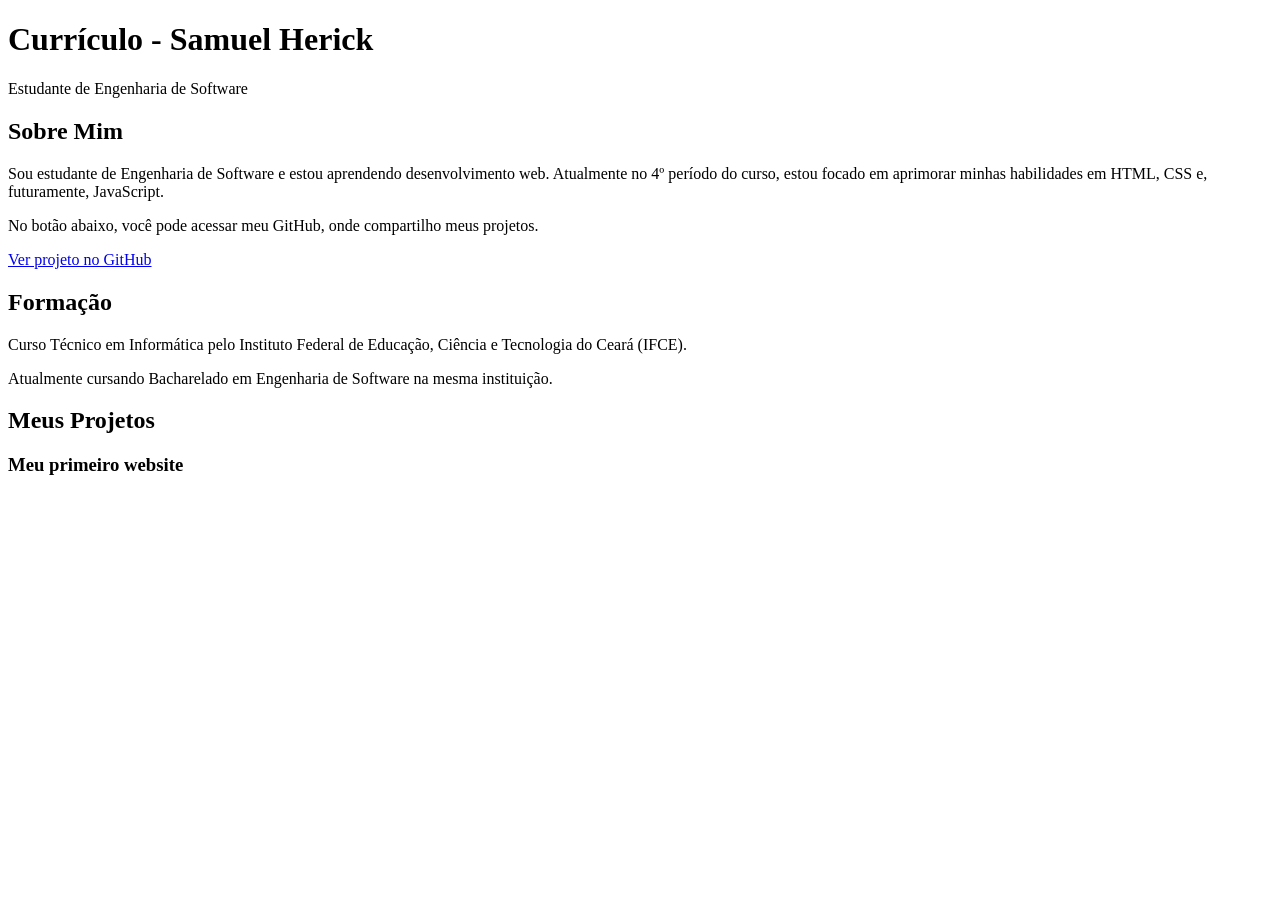
==== atividadecurriculo/curriculo.html @ 1a41311c "feat: adiciona formulário de inscrição e currículo ao projeto" ====
<!DOCTYPE html>
<html lang="pt-BR">
<head>
    <meta charset="UTF-8">
    <title>Currículo - Samuel Herick</title>
    <link rel="stylesheet" href="stylecurric.css">
</head>
<body class="tema-claro">
    <header class="cabecalho">
        <h1>Currículo - Samuel Herick</h1>
        <p>Estudante de Engenharia de Software</p>
    </header>
    <main class="conteudo-principal">
        <section class="cartao">
            <h2>Sobre Mim</h2>
            <p>
                Sou estudante de Engenharia de Software e estou aprendendo desenvolvimento web.
                Atualmente no 4º período do curso, estou focado em aprimorar minhas habilidades em HTML, CSS e, 
                futuramente, JavaScript.
            </p>
            <p>
                No botão abaixo, você pode acessar meu GitHub, onde compartilho meus projetos.
            </p>
            <a href="https://github.com/sam-herickdev/prog-web" target="_blank" class="botao">Ver projeto no GitHub</a>
            </section>
        <section class="cartao">
            <h2>Formação</h2>
            <p>
                Curso Técnico em Informática pelo Instituto Federal de Educação, Ciência e Tecnologia do Ceará (IFCE).
            </p>
            <p>
                Atualmente cursando Bacharelado em Engenharia de Software na mesma instituição.
            </p>
            </section>
            <section class="cartao">
            <h2>Meus Projetos</h2>
            <div class="projeto">
                <h3>Meu primeiro website</h3>
            
</body>
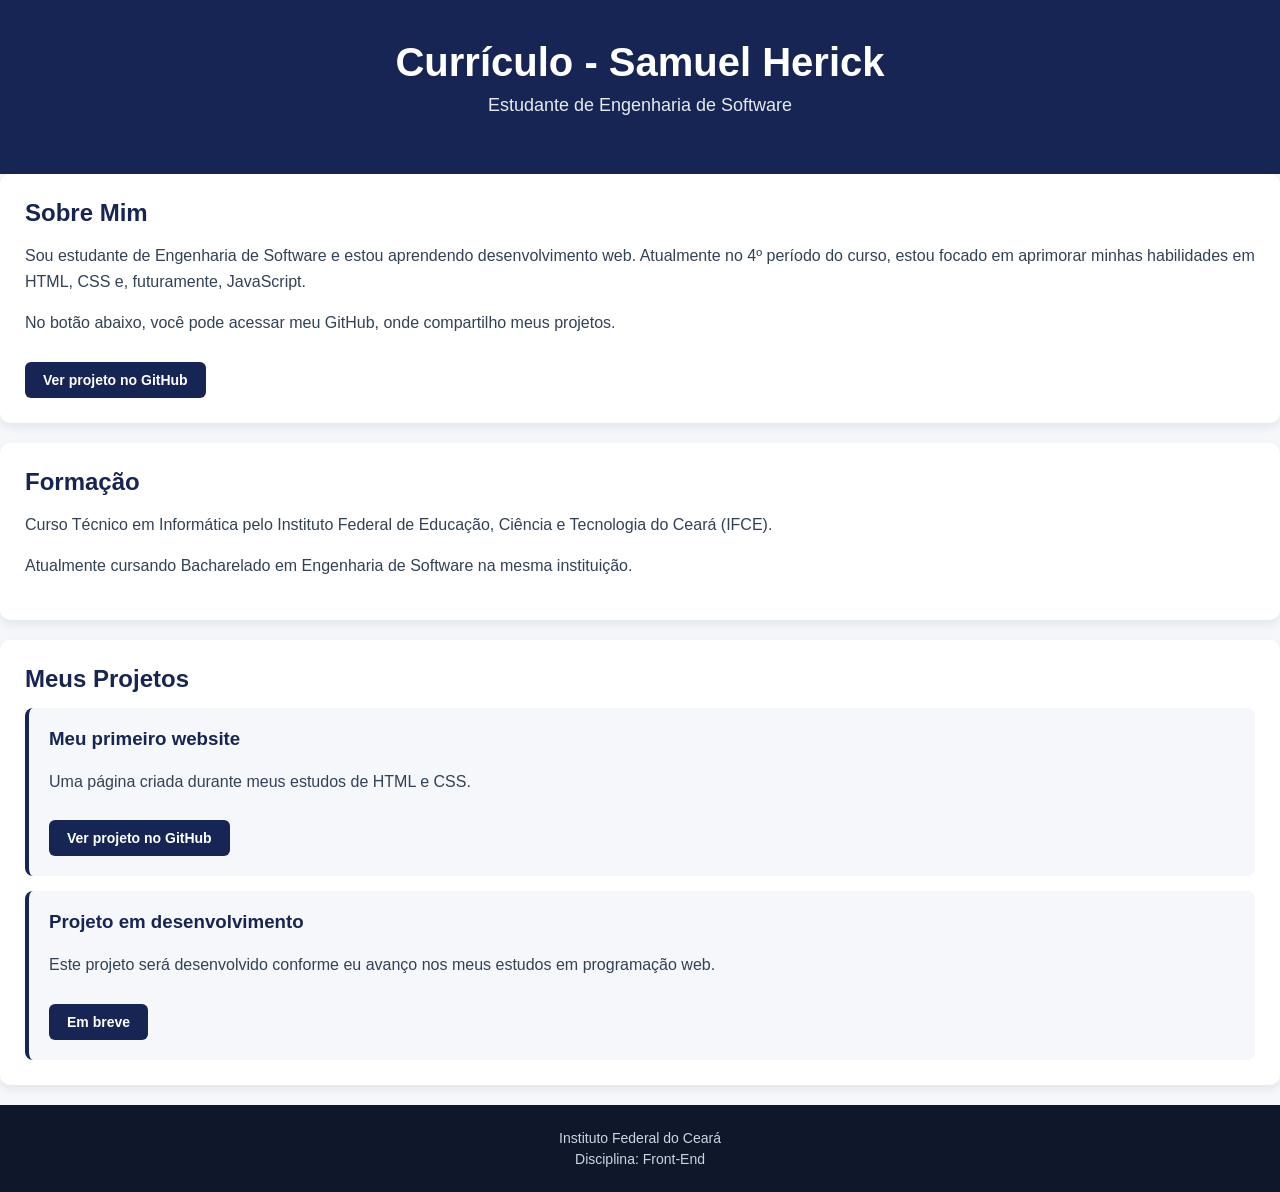
==== commit 2cd8cd58: "feat: adiciona estrutura de formulário de inscrição e currículo ao projeto" ====
--- a/atividadecurriculo/curriculo.html
+++ b/atividadecurriculo/curriculo.html
@@ -36,5 +36,23 @@
             <h2>Meus Projetos</h2>
             <div class="projeto">
                 <h3>Meu primeiro website</h3>
+                <p>
+                    Uma página criada durante meus estudos de HTML e CSS.
+                </p>
+                <a href="https://github.com/sam-herickdev/prog-web/blob/main/atividadecurriculo/curriculo.html" target="_blank" class="botao">Ver projeto no GitHub</a>
+            </div>
+            <div class="projeto">
+                <h3>Projeto em desenvolvimento</h3>
+                <p>
+                    Este projeto será desenvolvido conforme eu avanço nos meus estudos em programação web.
+                </p>
+                <a href="#" class="botao">Em breve</a>
+            </div>
+        </section>
+    </main>
+    <footer class="rodape">
+        <p>Instituto Federal do Ceará</p>
+        <p>Disciplina: Front-End</p>
+    </footer>
             
 </body>
--- a/atividadecurriculo/stylecurric.css
+++ b/atividadecurriculo/stylecurric.css
@@ -0,0 +1,137 @@
+/* 1. VARIÁVEIS CSS (TEMA CLARO E ESCURO)*/
+
+/*TEMA CLARO (Padrão)*/
+:root {
+    --fundo-pagina: #f5f7fa;
+    --fundo-cartao: #ffffff;
+    --cor-texto-principal: #172554;
+    --cor-texto-corpo: #334155;
+    --cor-hover: #1e40af;
+    --fundo-cabecalho: #172554;
+    --fundo-rodape: #0f172a;
+    --cor-texto-cabecalho: #ffffff;
+    --cor-texto-rodape: #cbd5e1;
+    --sombra-cartao: rgba(15, 23, 42, 0.08);
+}
+
+/*TEMA ESCURO*/
+body.tema-escuro {
+    --fundo-pagina: #0f172a;
+    --fundo-cartao: #1e293b;
+    --cor-texto-principal: #93c5fd;
+    --cor-texto-corpo: #e2e8f0;
+    --cor-hover: #3b82f6;
+    --fundo-cabecalho: #020617;
+    --fundo-rodape: #020617;
+    --cor-texto-cabecalho: #ffffff;
+    --cor-texto-rodape: #94a3b8;
+    --sombra-cartao: rgba(0, 0, 0, 0.4);
+}
+
+/*2. ESTRUTURA GERAL*/
+
+body {
+    background-color: var(--fundo-pagina);
+    color: var(--cor-texto-corpo);
+    font-family: Arial, sans-serif;
+    margin: 0;
+    padding: 0;
+    transition: background-color 0.3s, color 0.3s;
+}
+
+.conteudo {
+    max-width: 900px;
+    margin: 30px auto;
+    padding: 0 20px;
+}
+
+/*3. CABEÇALHO*/
+
+.cabecalho {
+    background-color: var(--fundo-cabecalho);
+    text-align: center;
+    padding: 40px 20px;
+}
+
+.cabecalho h1 {
+    margin: 0;
+    font-size: 40px;
+    color: var(--cor-texto-cabecalho); /* Garante texto claro */
+}
+
+.cabecalho p {
+    font-size: 18px;
+    margin-top: 10px;
+    color: var(--cor-texto-cabecalho); /* Garante texto claro */
+    opacity: 0.9;
+}
+
+/*4. SEÇÕES E CARTÕES*/
+
+.cartao {
+    background-color: var(--fundo-cartao);
+    padding: 25px;
+    margin-bottom: 20px;
+    border-radius: 10px;
+    box-shadow: 0 4px 10px var(--sombra-cartao);
+}
+
+.cartao h2 {
+    color: var(--cor-texto-principal);
+    margin-top: 0;
+    margin-bottom: 10px;
+    font-size: 24px;
+}
+
+.cartao p {
+    color: var(--cor-texto-corpo);
+    font-size: 16px;
+    line-height: 1.6;
+}
+
+/*5. BOTÕES E LINKS*/
+
+.botao {
+    display: inline-block;
+    background-color: var(--fundo-cabecalho);
+    color: #ffffff !important; /* Texto branco no botão */
+    padding: 10px 18px;
+    text-decoration: none;
+    border-radius: 6px;
+    margin-top: 10px;
+    font-size: 14px;
+    font-weight: bold;
+}
+
+.botao:hover {
+    background-color: var(--cor-hover);
+}
+
+/*6. BLOCOS DE PROJETO*/
+
+.projeto {
+    background-color: var(--fundo-pagina);
+    padding: 20px;
+    margin-top: 15px;
+    border-radius: 8px;
+    border-left: 4px solid var(--fundo-cabecalho);
+}
+
+.projeto h3 {
+    margin-top: 0;
+    color: var(--cor-texto-principal);
+}
+
+/*7. RODAPÉ*/
+
+.rodape {
+    background-color: var(--fundo-rodape);
+    color: var(--cor-texto-rodape);
+    text-align: center;
+    padding: 20px;
+}
+
+.rodape p {
+    margin: 5px 0;
+    font-size: 14px;
+}
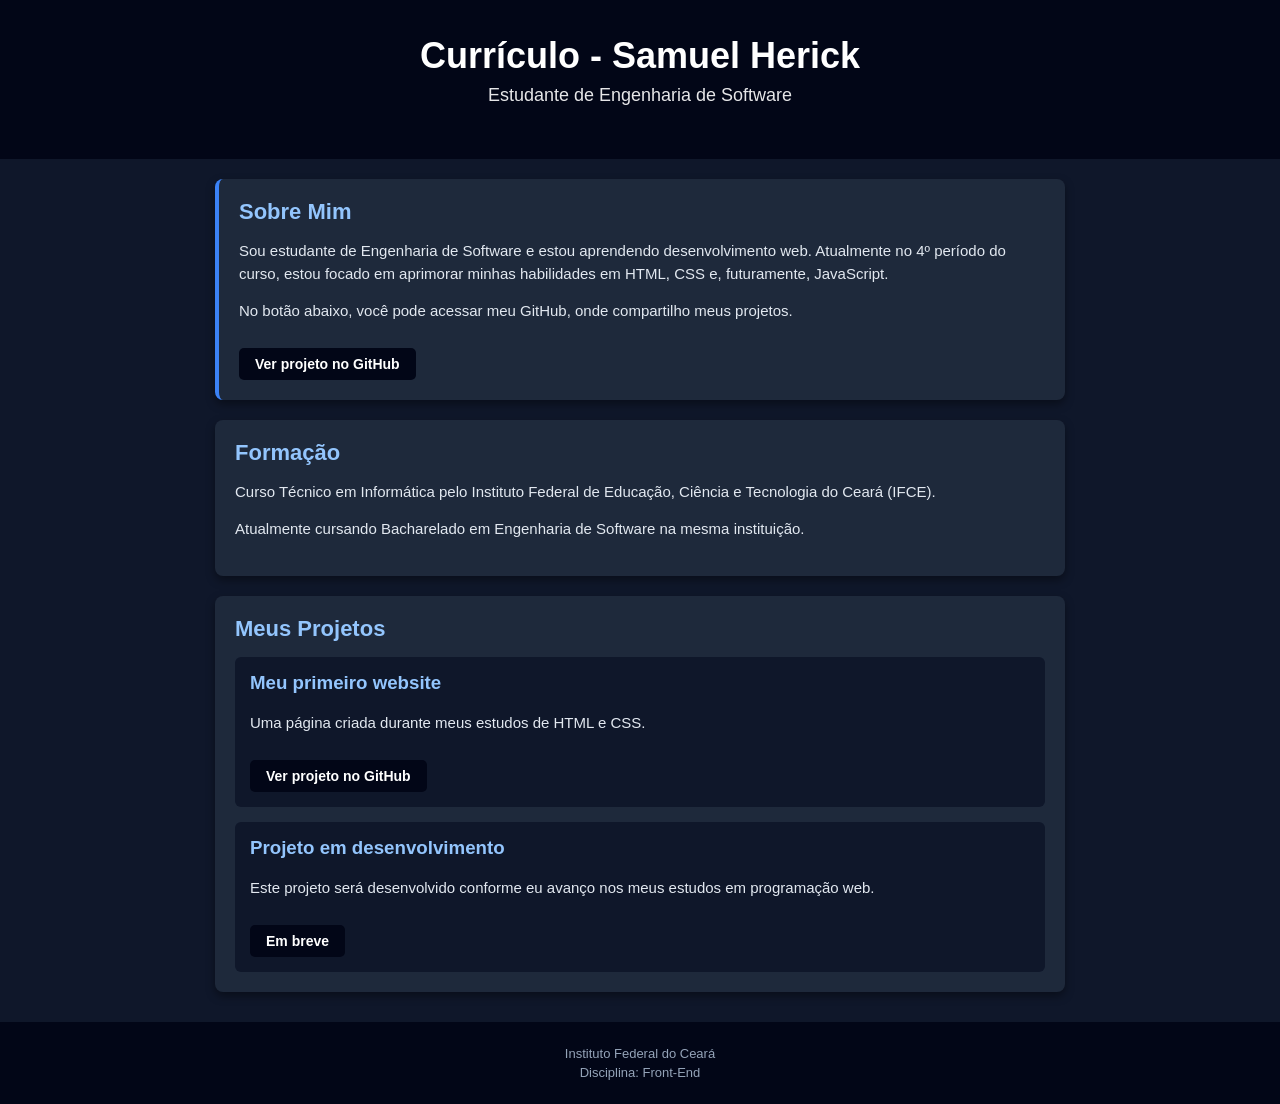
==== commit bab18e51: "style: ajusta estilo e formatação do currículo e CSS para consistência" ====
--- a/atividadecurriculo/curriculo.html
+++ b/atividadecurriculo/curriculo.html
@@ -5,24 +5,27 @@
     <title>Currículo - Samuel Herick</title>
     <link rel="stylesheet" href="stylecurric.css">
 </head>
-<body class="tema-claro">
+<body class="tema-escuro">
+
     <header class="cabecalho">
         <h1>Currículo - Samuel Herick</h1>
         <p>Estudante de Engenharia de Software</p>
     </header>
+
     <main class="conteudo-principal">
-        <section class="cartao">
+        <!-- secao sobre mim -->
+        <section class="cartao" id="sobre-mim">
             <h2>Sobre Mim</h2>
             <p>
                 Sou estudante de Engenharia de Software e estou aprendendo desenvolvimento web.
-                Atualmente no 4º período do curso, estou focado em aprimorar minhas habilidades em HTML, CSS e, 
-                futuramente, JavaScript.
+                Atualmente no 4º período do curso, estou focado em aprimorar minhas habilidades em HTML, CSS e, futuramente, JavaScript.
             </p>
             <p>
                 No botão abaixo, você pode acessar meu GitHub, onde compartilho meus projetos.
             </p>
             <a href="https://github.com/sam-herickdev/prog-web" target="_blank" class="botao">Ver projeto no GitHub</a>
-            </section>
+        </section>
+
         <section class="cartao">
             <h2>Formação</h2>
             <p>
@@ -31,8 +34,9 @@
             <p>
                 Atualmente cursando Bacharelado em Engenharia de Software na mesma instituição.
             </p>
-            </section>
-            <section class="cartao">
+        </section>
+
+        <section class="cartao">
             <h2>Meus Projetos</h2>
             <div class="projeto">
                 <h3>Meu primeiro website</h3>
@@ -41,6 +45,7 @@
                 </p>
                 <a href="https://github.com/sam-herickdev/prog-web/blob/main/atividadecurriculo/curriculo.html" target="_blank" class="botao">Ver projeto no GitHub</a>
             </div>
+
             <div class="projeto">
                 <h3>Projeto em desenvolvimento</h3>
                 <p>
@@ -50,9 +55,11 @@
             </div>
         </section>
     </main>
+
     <footer class="rodape">
         <p>Instituto Federal do Ceará</p>
         <p>Disciplina: Front-End</p>
     </footer>
-            
-</body>+
+</body>
+</html>
--- a/atividadecurriculo/stylecurric.css
+++ b/atividadecurriculo/stylecurric.css
@@ -1,6 +1,4 @@
-/* 1. VARIÁVEIS CSS (TEMA CLARO E ESCURO)*/
-
-/*TEMA CLARO (Padrão)*/
+/* Variaveis de cores tema claro e escuro */
 :root {
     --fundo-pagina: #f5f7fa;
     --fundo-cartao: #ffffff;
@@ -14,7 +12,7 @@
     --sombra-cartao: rgba(15, 23, 42, 0.08);
 }
 
-/*TEMA ESCURO*/
+/* Tema Escuro */
 body.tema-escuro {
     --fundo-pagina: #0f172a;
     --fundo-cartao: #1e293b;
@@ -28,8 +26,7 @@
     --sombra-cartao: rgba(0, 0, 0, 0.4);
 }
 
-/*2. ESTRUTURA GERAL*/
-
+/* Estilo geral */
 body {
     background-color: var(--fundo-pagina);
     color: var(--cor-texto-corpo);
@@ -39,65 +36,67 @@
     transition: background-color 0.3s, color 0.3s;
 }
 
-.conteudo {
-    max-width: 900px;
-    margin: 30px auto;
-    padding: 0 20px;
+.conteudo-principal {
+    max-width: 850px;
+    margin: 20px auto;
+    padding: 0 15px;
 }
 
-/*3. CABEÇALHO*/
-
+/* Cabecalho */
 .cabecalho {
     background-color: var(--fundo-cabecalho);
     text-align: center;
-    padding: 40px 20px;
+    padding: 35px 20px;
 }
 
 .cabecalho h1 {
     margin: 0;
-    font-size: 40px;
-    color: var(--cor-texto-cabecalho); /* Garante texto claro */
+    font-size: 36px;
+    color: var(--cor-texto-cabecalho);
 }
 
 .cabecalho p {
     font-size: 18px;
-    margin-top: 10px;
-    color: var(--cor-texto-cabecalho); /* Garante texto claro */
+    margin-top: 8px;
+    color: var(--cor-texto-cabecalho);
     opacity: 0.9;
 }
 
-/*4. SEÇÕES E CARTÕES*/
-
+/* Cartoes e secoes */
 .cartao {
     background-color: var(--fundo-cartao);
-    padding: 25px;
+    padding: 20px;
     margin-bottom: 20px;
-    border-radius: 10px;
+    border-radius: 8px;
     box-shadow: 0 4px 10px var(--sombra-cartao);
+}
+
+/* Estilizando o id especifico */
+#sobre-mim {
+    border-left: 4px solid var(--cor-hover);
 }
 
 .cartao h2 {
     color: var(--cor-texto-principal);
     margin-top: 0;
     margin-bottom: 10px;
-    font-size: 24px;
+    font-size: 22px;
 }
 
 .cartao p {
     color: var(--cor-texto-corpo);
-    font-size: 16px;
-    line-height: 1.6;
+    font-size: 15px;
+    line-height: 1.5;
 }
 
-/*5. BOTÕES E LINKS*/
-
+/* Botoes */
 .botao {
     display: inline-block;
     background-color: var(--fundo-cabecalho);
-    color: #ffffff !important; /* Texto branco no botão */
-    padding: 10px 18px;
+    color: #ffffff !important;
+    padding: 8px 16px;
     text-decoration: none;
-    border-radius: 6px;
+    border-radius: 5px;
     margin-top: 10px;
     font-size: 14px;
     font-weight: bold;
@@ -107,14 +106,12 @@
     background-color: var(--cor-hover);
 }
 
-/*6. BLOCOS DE PROJETO*/
-
+/* Blocos de Projetos */
 .projeto {
     background-color: var(--fundo-pagina);
-    padding: 20px;
+    padding: 15px;
     margin-top: 15px;
-    border-radius: 8px;
-    border-left: 4px solid var(--fundo-cabecalho);
+    border-radius: 6px;
 }
 
 .projeto h3 {
@@ -122,16 +119,16 @@
     color: var(--cor-texto-principal);
 }
 
-/*7. RODAPÉ*/
-
+/* Rodape */
 .rodape {
     background-color: var(--fundo-rodape);
     color: var(--cor-texto-rodape);
     text-align: center;
     padding: 20px;
+    margin-top: 30px;
 }
 
 .rodape p {
-    margin: 5px 0;
-    font-size: 14px;
+    margin: 4px 0;
+    font-size: 13px;
 }
